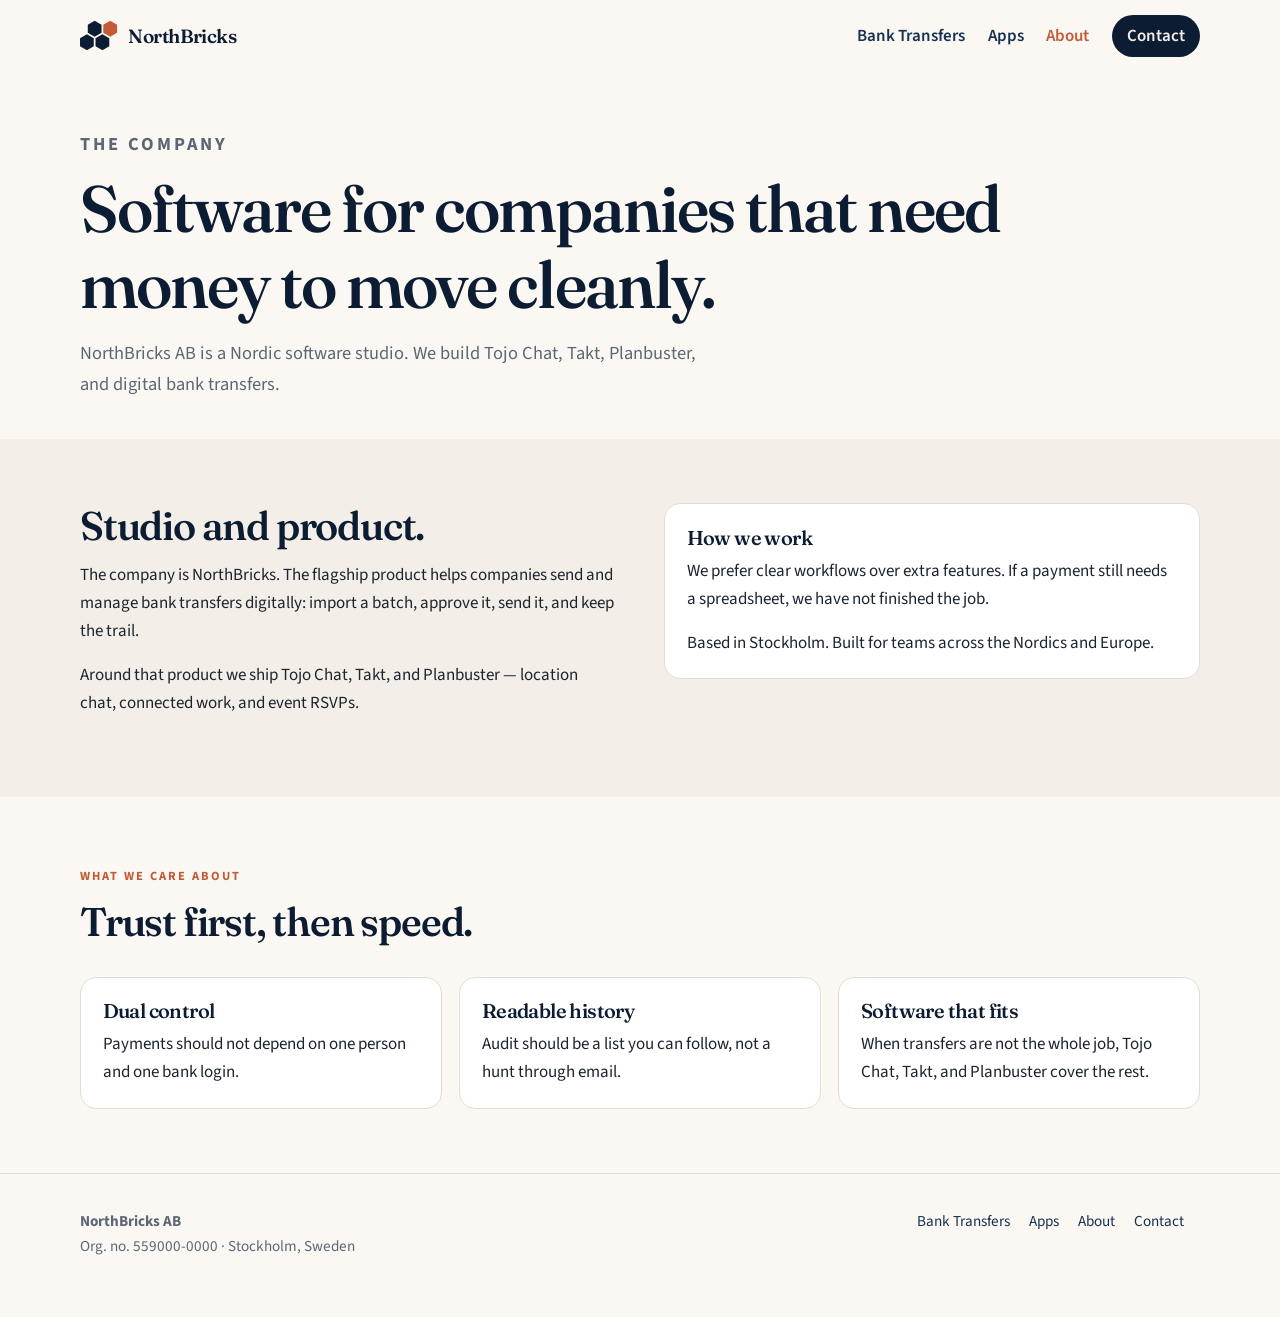
==== about.html @ a284f880 "Add NorthBricks AB marketing site. Co-authored-by: Cursor <cursoragent@cursor.com>" ====
<!DOCTYPE html>
<html lang="en">
<head>
  <meta charset="UTF-8">
  <meta name="viewport" content="width=device-width, initial-scale=1.0">
  <title>About — NorthBricks AB</title>
  <meta name="description" content="NorthBricks AB is a Nordic software studio. We build Tojo Chat, Takt, Planbuster, and digital bank transfers for companies.">
  <link rel="preconnect" href="https://fonts.googleapis.com">
  <link rel="preconnect" href="https://fonts.gstatic.com" crossorigin>
  <link href="https://fonts.googleapis.com/css2?family=Fraunces:opsz,wght@9..144,500;9..144,600&family=Source+Sans+3:wght@400;600;700&display=swap" rel="stylesheet">
  <link rel="stylesheet" href="styles.css">
</head>
<body>
  <header class="site-header">
    <div class="wrap header-inner">
      <a class="logo" href="index.html">
        <svg class="logo-mark" viewBox="0 1 28 23" aria-hidden="true">
          <polygon class="logo-cell" points="10.80,1.35 15.87,4.28 15.87,10.12 10.80,13.05 5.73,10.12 5.73,4.28"/>
          <polygon class="logo-cell logo-cell-accent" points="22.23,1.35 27.30,4.28 27.30,10.12 22.23,13.05 17.17,10.12 17.17,4.28"/>
          <polygon class="logo-cell" points="5.08,11.25 10.15,14.17 10.15,20.02 5.08,22.95 0.02,20.02 0.02,14.17"/>
          <polygon class="logo-cell" points="16.52,11.25 21.58,14.17 21.58,20.02 16.52,22.95 11.45,20.02 11.45,14.17"/>
        </svg>
        NorthBricks
      </a>
      <button class="nav-toggle" type="button" aria-expanded="false" aria-controls="site-nav">Menu</button>
      <nav class="site-nav" id="site-nav" aria-label="Main">
        <ul>
          <li><a href="product.html">Bank Transfers</a></li>
          <li><a href="software.html">Apps</a></li>
          <li><a href="about.html" aria-current="page">About</a></li>
          <li><a class="nav-cta" href="contact.html">Contact</a></li>
        </ul>
      </nav>
    </div>
  </header>

  <main>
    <section class="page-hero">
      <div class="wrap">
        <p class="eyebrow">The company</p>
        <h1>Software for companies that need money to move cleanly.</h1>
        <p>NorthBricks AB is a Nordic software studio. We build Tojo Chat, Takt, Planbuster, and digital bank transfers.</p>
      </div>
    </section>

    <section class="section section-alt">
      <div class="wrap split reveal">
        <div>
          <h2>Studio and product.</h2>
          <p>The company is NorthBricks. The flagship product helps companies send and manage bank transfers digitally: import a batch, approve it, send it, and keep the trail.</p>
          <p>Around that product we ship Tojo Chat, Takt, and Planbuster — location chat, connected work, and event RSVPs.</p>
        </div>
        <div class="card">
          <h3>How we work</h3>
          <p>We prefer clear workflows over extra features. If a payment still needs a spreadsheet, we have not finished the job.</p>
          <p>Based in Stockholm. Built for teams across the Nordics and Europe.</p>
        </div>
      </div>
    </section>

    <section class="section">
      <div class="wrap">
        <div class="section-intro reveal">
          <p class="eyebrow">What we care about</p>
          <h2>Trust first, then speed.</h2>
        </div>
        <div class="cards reveal-stagger">
          <article class="card">
            <h3>Dual control</h3>
            <p>Payments should not depend on one person and one bank login.</p>
          </article>
          <article class="card">
            <h3>Readable history</h3>
            <p>Audit should be a list you can follow, not a hunt through email.</p>
          </article>
          <article class="card">
            <h3>Software that fits</h3>
            <p>When transfers are not the whole job, Tojo Chat, Takt, and Planbuster cover the rest.</p>
          </article>
        </div>
      </div>
    </section>
  </main>

  <footer class="site-footer">
    <div class="wrap footer-inner">
      <div>
        <strong>NorthBricks AB</strong>
        <p>Org. no. 559000-0000 · Stockholm, Sweden</p>
      </div>
      <nav aria-label="Footer">
        <a href="product.html">Bank Transfers</a>
        <a href="software.html">Apps</a>
        <a href="about.html">About</a>
        <a href="contact.html">Contact</a>
      </nav>
    </div>
  </footer>
  <script src="script.js"></script>
</body>
</html>
---- styles.css ----
:root {
  --navy: #0c1d33;
  --navy-2: #16324f;
  --brick: #c45a38;
  --brick-dark: #9e3d22;
  --cream: #f3eee7;
  --paper: #fbf8f4;
  --ink: #1c2430;
  --muted: #5c6775;
  --line: #e3dcd3;
  --white: #ffffff;
  --shadow: 0 18px 50px rgba(12, 29, 51, 0.12);
  --radius: 16px;
  --header-h: 72px;
  --font-sans: "Source Sans 3", "Segoe UI", sans-serif;
  --font-display: "Fraunces", Georgia, serif;
}

*,
*::before,
*::after {
  box-sizing: border-box;
}

html {
  scroll-behavior: smooth;
}

body {
  margin: 0;
  font-family: var(--font-sans);
  font-size: 1.0625rem;
  line-height: 1.65;
  color: var(--ink);
  background: var(--paper);
  -webkit-font-smoothing: antialiased;
}

main {
  position: relative;
  z-index: 0;
}

img {
  max-width: 100%;
}

a {
  color: inherit;
}

h1,
h2,
h3,
.logo {
  font-family: var(--font-display);
  font-weight: 560;
  letter-spacing: -0.03em;
  line-height: 1.15;
  color: var(--navy);
}

h1 {
  font-size: clamp(2.4rem, 6vw, 4.1rem);
  margin: 0 0 1rem;
}

h2 {
  font-size: clamp(1.8rem, 3.4vw, 2.5rem);
  margin: 0 0 0.75rem;
}

h3 {
  font-size: 1.25rem;
  margin: 0 0 0.5rem;
}

p {
  margin: 0 0 1rem;
}

.muted {
  color: var(--muted);
}

.wrap {
  width: min(1120px, calc(100% - 2.5rem));
  margin-inline: auto;
}

.eyebrow {
  display: inline-block;
  margin: 0 0 0.75rem;
  color: var(--brick);
  font-size: 0.78rem;
  font-weight: 700;
  letter-spacing: 0.16em;
  text-transform: uppercase;
}

/* Header */

.site-header {
  position: sticky;
  top: 0;
  z-index: 40;
  background: rgba(251, 248, 244, 0.86);
  backdrop-filter: saturate(180%) blur(20px);
  border-bottom: 1px solid transparent;
  transition: background 0.4s ease, border-color 0.4s ease, box-shadow 0.4s ease;
}

.site-header.is-scrolled {
  background: rgba(251, 248, 244, 0.96);
  border-bottom-color: var(--line);
  box-shadow: 0 10px 30px rgba(12, 29, 51, 0.06);
}

.header-inner {
  display: flex;
  align-items: center;
  justify-content: space-between;
  min-height: var(--header-h);
  gap: 1rem;
}

.logo {
  display: flex;
  align-items: center;
  gap: 0.65rem;
  text-decoration: none;
  font-size: 1.2rem;
  font-weight: 600;
}

.logo-mark {
  width: 38px;
  height: 32px;
  display: block;
  flex-shrink: 0;
}

.logo-cell {
  fill: var(--navy);
}

.logo-cell-accent {
  fill: var(--brick);
}

.nav-toggle {
  display: none;
  border: 1px solid var(--line);
  background: var(--white);
  color: var(--navy);
  border-radius: 999px;
  padding: 0.45rem 0.9rem;
  font: inherit;
  font-weight: 600;
  cursor: pointer;
}

.site-nav ul {
  display: flex;
  align-items: center;
  gap: 0.35rem 1.4rem;
  margin: 0;
  padding: 0;
  list-style: none;
}

.site-nav a {
  text-decoration: none;
  color: var(--navy-2);
  font-weight: 600;
}

.site-nav a[aria-current="page"] {
  color: var(--brick);
}

.nav-cta {
  display: inline-flex;
  align-items: center;
  background: var(--navy);
  color: var(--cream) !important;
  padding: 0.45rem 0.95rem;
  border-radius: 999px;
}

/* Buttons */

.button {
  display: inline-flex;
  align-items: center;
  justify-content: center;
  justify-self: start;
  text-decoration: none;
  font-weight: 650;
  border-radius: 999px;
  padding: 0.8rem 1.25rem;
  border: 1px solid transparent;
  cursor: pointer;
  font-family: inherit;
  font-size: 1rem;
  transition: background 0.3s ease, transform 0.3s cubic-bezier(0.22, 1, 0.36, 1), box-shadow 0.3s ease;
}

.button:hover {
  transform: translateY(-1px);
}

.button-primary {
  background: var(--brick);
  color: var(--white);
}

.button-primary:hover {
  background: var(--brick-dark);
}

.button-secondary {
  background: transparent;
  border-color: var(--navy);
  color: var(--navy);
}

.button-ghost {
  background: transparent;
  color: var(--cream);
  border-color: rgba(243, 238, 231, 0.35);
}

.actions {
  display: flex;
  flex-wrap: wrap;
  gap: 0.75rem;
  margin-top: 1.5rem;
}

/* Hero */

.hero {
  padding: 4.5rem 0 3.5rem;
}

.hero-grid {
  display: grid;
  grid-template-columns: 1.05fr 0.95fr;
  gap: 3rem;
  align-items: center;
}

.hero p.lead {
  font-size: 1.2rem;
  color: var(--muted);
  max-width: 36rem;
}

.product-preview {
  background: var(--navy);
  color: var(--cream);
  border-radius: 22px;
  padding: 1.25rem;
  box-shadow: var(--shadow);
  will-change: transform;
}

.preview-top,
.preview-row {
  display: flex;
  justify-content: space-between;
  gap: 1rem;
}

.preview-top {
  padding: 0.4rem 0.5rem 1rem;
  border-bottom: 1px solid rgba(243, 238, 231, 0.12);
}

.preview-kicker {
  margin: 0;
  font-size: 0.78rem;
  letter-spacing: 0.12em;
  text-transform: uppercase;
  opacity: 0.7;
}

.preview-status {
  margin: 0.2rem 0 0;
  font-family: var(--font-display);
  font-size: 1.2rem;
}

.badge {
  align-self: flex-start;
  background: rgba(196, 90, 56, 0.2);
  color: #f0c3b3;
  border-radius: 999px;
  padding: 0.25rem 0.7rem;
  font-size: 0.82rem;
  font-weight: 700;
}

.preview-row {
  padding: 0.9rem 0.5rem;
  border-bottom: 1px solid rgba(243, 238, 231, 0.08);
  font-size: 0.98rem;
}

.preview-row:last-child {
  border-bottom: 0;
}

.amount {
  font-weight: 700;
  font-variant-numeric: tabular-nums;
}

/* Sections */

.section {
  padding: 4rem 0;
}

.section-alt {
  background: var(--cream);
}

.section-dark {
  background: var(--navy);
  color: var(--cream);
}

.section-dark h2,
.section-dark h3 {
  color: var(--cream);
}

.section-dark .app-tile h3 {
  color: var(--navy);
}

.section-intro {
  max-width: 38rem;
  margin-bottom: 2rem;
}

.apps-section {
  scroll-margin-top: var(--header-h);
}

.apps-section .section-intro p {
  color: rgba(243, 238, 231, 0.78);
}

.app-grid {
  display: grid;
  grid-template-columns: repeat(3, 1fr);
  gap: 1.2rem;
}

.app-tile {
  display: flex;
  flex-direction: column;
  min-height: 20rem;
  background: var(--white);
  color: var(--ink);
  border-radius: 22px;
  padding: 1.7rem 1.5rem 1.5rem;
  box-shadow: var(--shadow);
  transition: transform 0.5s cubic-bezier(0.22, 1, 0.36, 1), box-shadow 0.5s ease;
}

.app-tile:hover {
  transform: translateY(-8px);
}

.motion .reveal-stagger.is-in > .app-tile:hover {
  transform: translateY(-8px);
}

.app-tile h3 {
  font-size: clamp(1.55rem, 2.5vw, 2rem);
  margin-bottom: 0.4rem;
  color: var(--navy);
}

.app-tile p {
  color: var(--muted);
}

.app-tile .button {
  margin-top: auto;
}

.app-mark {
  width: 48px;
  height: 52px;
  margin-bottom: 1.1rem;
  clip-path: polygon(50% 0%, 100% 25%, 100% 75%, 50% 100%, 0% 75%, 0% 25%);
}

.app-mark-tojo {
  background: var(--brick);
}

.app-mark-takt {
  background: var(--navy);
}

.app-mark-plan {
  background: #e0a070;
}

.cards {
  display: grid;
  grid-template-columns: repeat(3, 1fr);
  gap: 1.1rem;
}

.cards + .cards {
  margin-top: 1.1rem;
}

.card {
  background: var(--white);
  border: 1px solid var(--line);
  border-radius: var(--radius);
  padding: 1.35rem;
  transition: transform 0.5s cubic-bezier(0.22, 1, 0.36, 1), box-shadow 0.5s ease;
}

.card:hover {
  transform: translateY(-6px);
  box-shadow: var(--shadow);
}

.motion .reveal-stagger.is-in > .card:hover {
  transform: translateY(-6px);
}

.card p:last-child {
  margin-bottom: 0;
}

.card .product-url {
  display: inline-block;
  margin-top: 0.85rem;
  color: var(--brick);
  font-weight: 700;
  text-decoration: none;
}

.card .product-url:hover {
  text-decoration: underline;
}

.icon {
  width: 38px;
  height: 38px;
  display: grid;
  place-items: center;
  margin-bottom: 0.9rem;
  border-radius: 10px;
  background: #f6e4dc;
  color: var(--brick);
  font-weight: 800;
}

.steps {
  display: grid;
  grid-template-columns: repeat(4, 1fr);
  gap: 1rem;
  counter-reset: step;
}

.step {
  position: relative;
  padding-top: 2.4rem;
}

.step::before {
  counter-increment: step;
  content: counter(step);
  position: absolute;
  top: 0;
  left: 0;
  width: 1.7rem;
  height: 1.7rem;
  display: grid;
  place-items: center;
  border-radius: 50%;
  background: var(--brick);
  color: var(--white);
  font-size: 0.85rem;
  font-weight: 700;
}

.split {
  display: grid;
  grid-template-columns: 1fr 1fr;
  gap: 3rem;
  align-items: start;
}

.feature-list {
  margin: 0;
  padding: 0;
  list-style: none;
}

.feature-list li {
  padding: 0.9rem 0;
  border-top: 1px solid var(--line);
}

.feature-list strong {
  display: block;
  color: var(--navy);
}

.cta-band .wrap {
  display: flex;
  justify-content: space-between;
  align-items: center;
  gap: 1.5rem;
}

/* Contact */

.contact-grid {
  display: grid;
  grid-template-columns: 1.15fr 0.85fr;
  gap: 2.5rem;
}

form {
  display: grid;
  gap: 0.95rem;
}

form[hidden] {
  display: none !important;
}

label {
  display: grid;
  gap: 0.35rem;
  font-weight: 650;
  color: var(--navy);
}

input,
textarea {
  width: 100%;
  font: inherit;
  color: var(--ink);
  background: var(--white);
  border: 1px solid var(--line);
  border-radius: 12px;
  padding: 0.75rem 0.85rem;
}

textarea {
  min-height: 140px;
  resize: vertical;
}

input:focus,
textarea:focus {
  outline: 2px solid var(--brick);
  outline-offset: 1px;
}

.error {
  color: var(--brick-dark);
  font-size: 0.92rem;
  font-weight: 600;
  min-height: 1.2em;
}

.form-success,
.form-panel[hidden] {
  display: none;
}

.form-success.is-visible {
  display: block;
  background: #e9f4ea;
  border: 1px solid #c7dfca;
  border-radius: var(--radius);
  padding: 1.25rem;
}

.company-box {
  background: var(--cream);
  border-radius: var(--radius);
  padding: 1.4rem;
}

.company-box p {
  margin-bottom: 0.4rem;
}

/* Footer */

.site-footer {
  border-top: 1px solid var(--line);
  padding: 2.2rem 0 2.6rem;
  color: var(--muted);
  font-size: 0.95rem;
}

.footer-inner {
  display: flex;
  justify-content: space-between;
  gap: 1.5rem;
  flex-wrap: wrap;
}

.site-footer a {
  color: var(--navy-2);
  text-decoration: none;
  margin-right: 1rem;
}

/* Page titles */

.page-hero {
  padding: 3.5rem 0 1.5rem;
}

.page-hero p {
  max-width: 40rem;
  color: var(--muted);
  font-size: 1.15rem;
}

@media (max-width: 900px) {
  .hero-grid,
  .split,
  .contact-grid,
  .cards,
  .app-grid,
  .steps {
    grid-template-columns: 1fr;
  }

  .cta-band .wrap {
    flex-direction: column;
    align-items: flex-start;
  }
}

@media (max-width: 760px) {
  .nav-toggle {
    display: inline-flex;
  }

  .site-header {
    overflow: visible;
  }

  .site-nav {
    display: none;
    position: absolute;
    top: 100%;
    left: 0;
    right: 0;
    z-index: 25;
    background: var(--white);
    border-bottom: 1px solid var(--line);
    box-shadow: 0 16px 40px rgba(12, 29, 51, 0.1);
    padding: 1rem 1.5rem 1.4rem;
  }

  .site-nav.is-open {
    display: block;
  }

  .site-nav ul {
    flex-direction: column;
    align-items: flex-start;
    gap: 0.85rem;
  }

  .nav-cta {
    margin-top: 0.2rem;
  }
}

/* Product bands */

.product-band {
  padding: 5.5rem 0;
}

.product-band .wrap {
  max-width: 720px;
  text-align: center;
}

.product-band h2 {
  font-size: clamp(2.2rem, 5vw, 3.4rem);
}

.product-band p {
  font-size: 1.2rem;
  color: var(--muted);
}

.product-band .actions {
  justify-content: center;
}

.product-band-alt {
  background: var(--cream);
}

.product-band-dark {
  background: var(--navy);
  color: var(--cream);
}

.product-band-dark h2 {
  color: var(--cream);
}

.product-band-dark p {
  color: rgba(243, 238, 231, 0.78);
}

/* Motion — Apple-like scroll reveals */

.hero-copy,
.hero .product-preview {
  animation: rise-in 1.1s cubic-bezier(0.22, 1, 0.36, 1) both;
}

.hero .product-preview {
  animation-delay: 0.16s;
}

.page-hero .wrap {
  animation: rise-in 0.95s cubic-bezier(0.22, 1, 0.36, 1) both;
}

@keyframes rise-in {
  from {
    opacity: 0;
    transform: translate3d(0, 28px, 0);
  }
  to {
    opacity: 1;
    transform: none;
  }
}

.motion .reveal {
  opacity: 0;
  transform: translate3d(0, 48px, 0);
  transition:
    opacity 0.95s cubic-bezier(0.22, 1, 0.36, 1),
    transform 0.95s cubic-bezier(0.22, 1, 0.36, 1);
}

.motion .reveal.is-in {
  opacity: 1;
  transform: none;
}

.motion .reveal-stagger > * {
  opacity: 0;
  transform: translate3d(0, 36px, 0);
  transition:
    opacity 0.85s cubic-bezier(0.22, 1, 0.36, 1),
    transform 0.85s cubic-bezier(0.22, 1, 0.36, 1);
}

.motion .reveal-stagger.is-in > * {
  opacity: 1;
  transform: none;
}

.motion .reveal-stagger.is-in > *:nth-child(1) { transition-delay: 0.05s; }
.motion .reveal-stagger.is-in > *:nth-child(2) { transition-delay: 0.16s; }
.motion .reveal-stagger.is-in > *:nth-child(3) { transition-delay: 0.27s; }
.motion .reveal-stagger.is-in > *:nth-child(4) { transition-delay: 0.38s; }

.motion .reveal-stagger.is-in > .card:hover,
.motion .reveal-stagger.is-in > .app-tile:hover {
  transform: translateY(-8px);
}

@media (prefers-reduced-motion: reduce) {
  html {
    scroll-behavior: auto;
  }

  .hero-copy,
  .hero .product-preview,
  .page-hero .wrap,
  .motion .reveal,
  .motion .reveal-stagger > *,
  .card,
  .button {
    animation: none !important;
    transition: none !important;
    opacity: 1 !important;
    transform: none !important;
  }
}
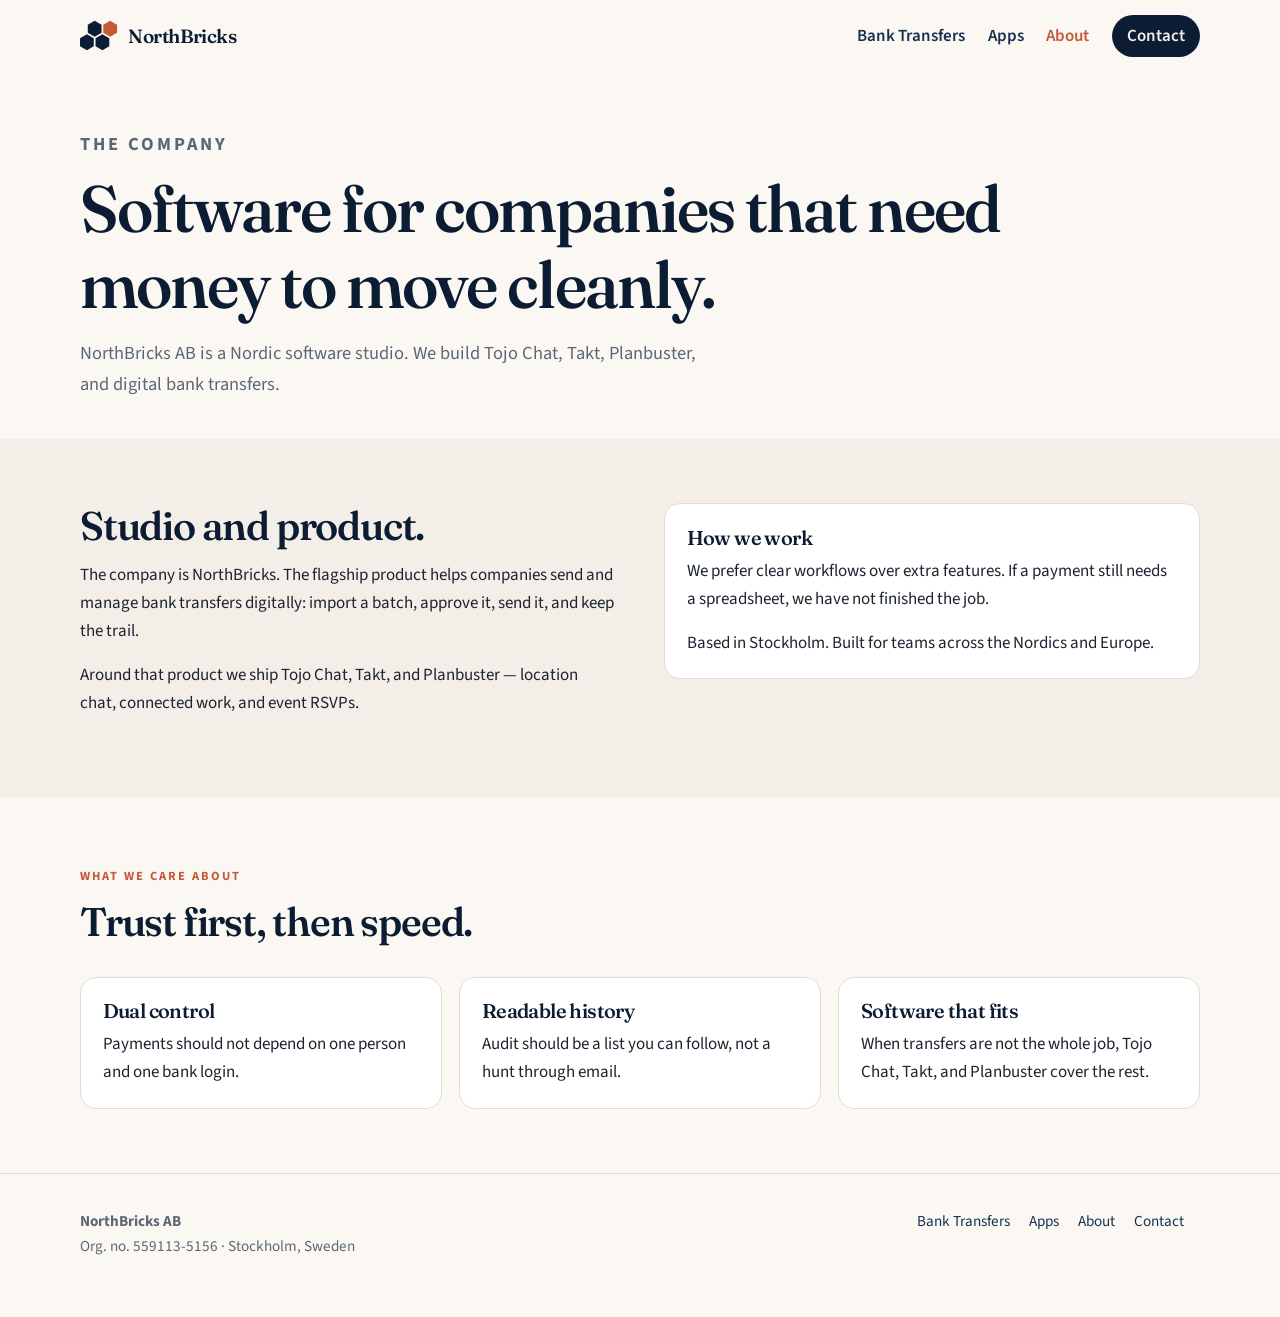
==== commit 3878dd72: "Update metadata and company registration number across all pages. Added canonical links, Open Graph," ====
--- a/about.html
+++ b/about.html
@@ -5,6 +5,23 @@
   <meta name="viewport" content="width=device-width, initial-scale=1.0">
   <title>About — NorthBricks AB</title>
   <meta name="description" content="NorthBricks AB is a Nordic software studio. We build Tojo Chat, Takt, Planbuster, and digital bank transfers for companies.">
+  <link rel="canonical" href="https://northbricks.se/about.html">
+  <link rel="icon" href="favicon.svg" type="image/svg+xml">
+  <link rel="apple-touch-icon" href="apple-touch-icon.png">
+  <meta name="theme-color" content="#0c1d33">
+  <meta property="og:type" content="website">
+  <meta property="og:site_name" content="NorthBricks AB">
+  <meta property="og:title" content="About — NorthBricks AB">
+  <meta property="og:description" content="NorthBricks AB is a Nordic software studio. We build Tojo Chat, Takt, Planbuster, and digital bank transfers for companies.">
+  <meta property="og:url" content="https://northbricks.se/about.html">
+  <meta property="og:image" content="https://northbricks.se/og-image.png">
+  <meta property="og:image:width" content="1200">
+  <meta property="og:image:height" content="630">
+  <meta property="og:image:alt" content="NorthBricks AB — Digital bank transfers for companies">
+  <meta name="twitter:card" content="summary_large_image">
+  <meta name="twitter:title" content="About — NorthBricks AB">
+  <meta name="twitter:description" content="NorthBricks AB is a Nordic software studio. We build Tojo Chat, Takt, Planbuster, and digital bank transfers for companies.">
+  <meta name="twitter:image" content="https://northbricks.se/og-image.png">
   <link rel="preconnect" href="https://fonts.googleapis.com">
   <link rel="preconnect" href="https://fonts.gstatic.com" crossorigin>
   <link href="https://fonts.googleapis.com/css2?family=Fraunces:opsz,wght@9..144,500;9..144,600&family=Source+Sans+3:wght@400;600;700&display=swap" rel="stylesheet">
@@ -86,7 +103,7 @@
     <div class="wrap footer-inner">
       <div>
         <strong>NorthBricks AB</strong>
-        <p>Org. no. 559000-0000 · Stockholm, Sweden</p>
+        <p>Org. no. 559113-5156 · Stockholm, Sweden</p>
       </div>
       <nav aria-label="Footer">
         <a href="product.html">Bank Transfers</a>
